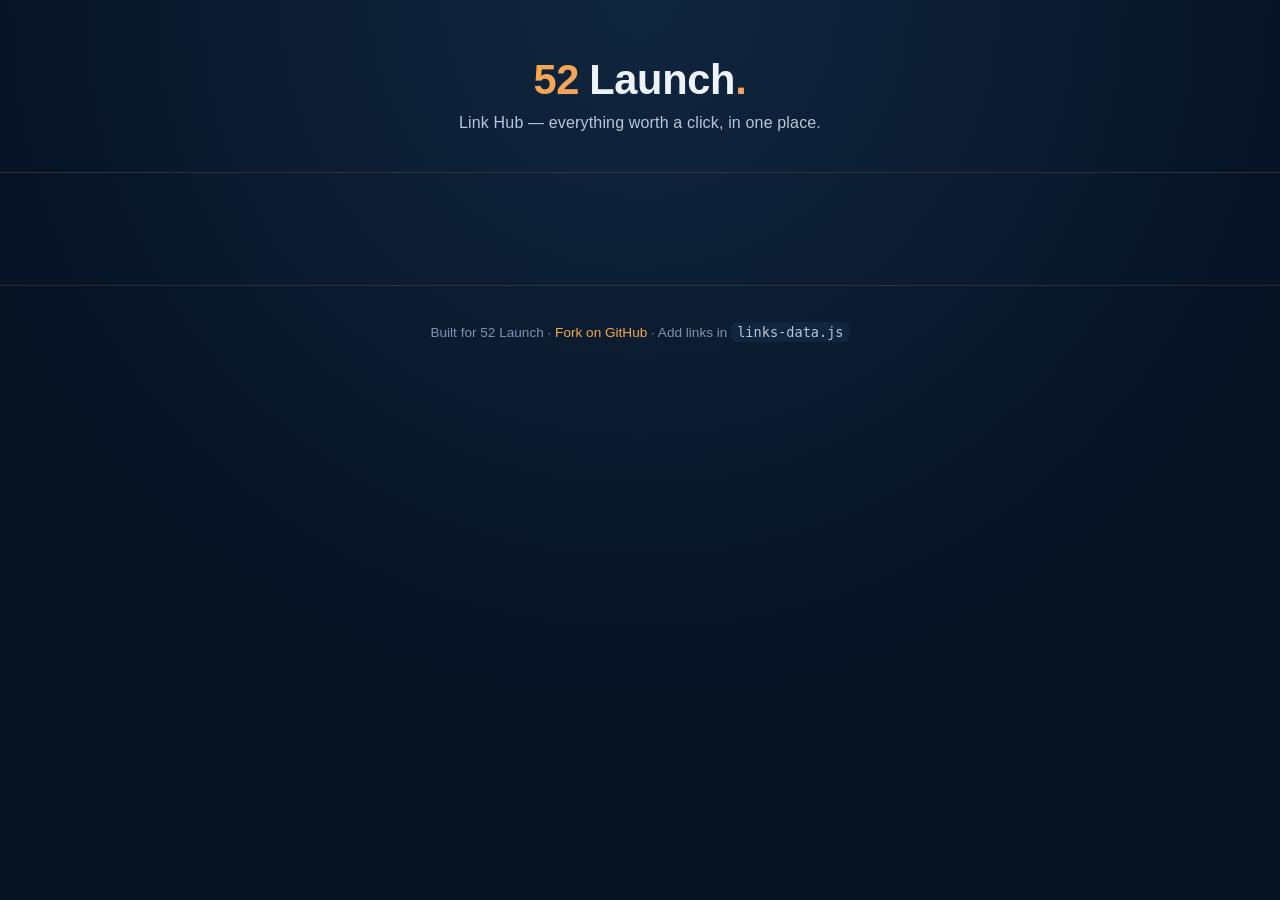
==== index.html @ 3d2e3d00 "Add files via upload" ====
<!DOCTYPE html>
<html lang="en">
<head>
<meta charset="UTF-8">
<meta name="viewport" content="width=device-width, initial-scale=1.0">
<title>52 Launch | Link Hub</title>
<link rel="stylesheet" href="style.css">
</head>
<body>

  <header class="site-header">
    <div class="wrap">
      <div class="brand">
        <span class="brand-mark">52</span>
        <span class="brand-name">Launch<span class="brand-dot">.</span></span>
      </div>
      <p class="tagline">Link Hub — everything worth a click, in one place.</p>
    </div>
  </header>

  <main class="wrap">
    <section id="links-container" class="grid">
      <!-- Cards are rendered here at runtime by app.js from links-data.js -->
    </section>
  </main>

  <footer class="site-footer">
    <div class="wrap">
      <p>Built for 52 Launch · <a href="https://github.com/" target="_blank" rel="noopener">Fork on GitHub</a> · Add links in <code>links-data.js</code></p>
    </div>
  </footer>

  <script src="links-data.js"></script>
  <script src="app.js"></script>
</body>
</html>
---- style.css ----
/* ==========================================================================
   52 Launch — Link Hub theme
   Palette: deep navy + amber accent (swap the variables below to re-theme)
   ========================================================================== */

:root {
  --navy-950: #071223;
  --navy-900: #0b1b2f;
  --navy-800: #10263f;
  --navy-700: #163455;
  --amber-400: #f4a94c;
  --amber-500: #f4a261;
  --ink-100: #eef3fa;
  --ink-300: #b9c6d8;
  --ink-500: #7e93ad;
  --radius: 14px;
  --shadow: 0 10px 30px rgba(4, 10, 20, 0.35);
  --font: "Segoe UI", "Inter", -apple-system, BlinkMacSystemFont, Roboto, Helvetica, Arial, sans-serif;
}

* { box-sizing: border-box; }

body {
  margin: 0;
  font-family: var(--font);
  background: radial-gradient(circle at top, var(--navy-800) 0%, var(--navy-950) 65%);
  color: var(--ink-100);
  min-height: 100vh;
}

.wrap {
  max-width: 1080px;
  margin: 0 auto;
  padding: 0 24px;
}

/* ---------- Header ---------- */

.site-header {
  padding: 56px 0 40px;
  text-align: center;
  border-bottom: 1px solid rgba(244, 169, 97, 0.15);
}

.brand {
  display: inline-flex;
  align-items: baseline;
  gap: 10px;
  font-weight: 800;
  letter-spacing: -0.02em;
}

.brand-mark {
  font-size: 2.6rem;
  color: var(--amber-500);
  background: linear-gradient(135deg, var(--amber-400), var(--amber-500));
  -webkit-background-clip: text;
  background-clip: text;
  -webkit-text-fill-color: transparent;
}

.brand-name {
  font-size: 2.6rem;
  color: var(--ink-100);
}

.brand-dot { color: var(--amber-500); }

.tagline {
  margin: 10px 0 0;
  color: var(--ink-300);
  font-size: 1rem;
  letter-spacing: 0.01em;
}

/* ---------- Grid / Cards ---------- */

main.wrap { padding: 48px 24px 64px; }

.grid {
  display: grid;
  grid-template-columns: repeat(auto-fit, minmax(300px, 1fr));
  gap: 24px;
}

.card {
  background: linear-gradient(180deg, var(--navy-800), var(--navy-900));
  border: 1px solid rgba(244, 169, 97, 0.12);
  border-radius: var(--radius);
  overflow: hidden;
  box-shadow: var(--shadow);
  display: flex;
  flex-direction: column;
  transition: transform 0.18s ease, border-color 0.18s ease;
}

.card:hover {
  transform: translateY(-4px);
  border-color: rgba(244, 169, 97, 0.45);
}

.card-media {
  position: relative;
  width: 100%;
  aspect-ratio: 16 / 9;
  background: var(--navy-700);
}

.card-media iframe,
.card-media img {
  width: 100%;
  height: 100%;
  border: 0;
  display: block;
  object-fit: cover;
}

.card-body {
  padding: 18px 20px 22px;
  display: flex;
  flex-direction: column;
  gap: 8px;
  flex: 1;
}

.card-tag {
  display: inline-block;
  align-self: flex-start;
  font-size: 0.7rem;
  text-transform: uppercase;
  letter-spacing: 0.08em;
  color: var(--navy-950);
  background: var(--amber-500);
  padding: 3px 9px;
  border-radius: 999px;
  font-weight: 700;
}

.card-title {
  margin: 0;
  font-size: 1.05rem;
  font-weight: 700;
  color: var(--ink-100);
}

.card-desc {
  margin: 0;
  font-size: 0.9rem;
  color: var(--ink-300);
  line-height: 1.45;
  flex: 1;
}

.card-link {
  margin-top: 8px;
  display: inline-flex;
  align-items: center;
  gap: 6px;
  color: var(--amber-400);
  text-decoration: none;
  font-weight: 600;
  font-size: 0.9rem;
}

.card-link:hover { text-decoration: underline; }

/* ---------- Footer ---------- */

.site-footer {
  border-top: 1px solid rgba(244, 169, 97, 0.15);
  padding: 24px 0 40px;
  text-align: center;
  color: var(--ink-500);
  font-size: 0.85rem;
}

.site-footer a {
  color: var(--amber-400);
  text-decoration: none;
}

.site-footer a:hover { text-decoration: underline; }

.site-footer code {
  background: var(--navy-800);
  padding: 2px 6px;
  border-radius: 6px;
  color: var(--ink-300);
}
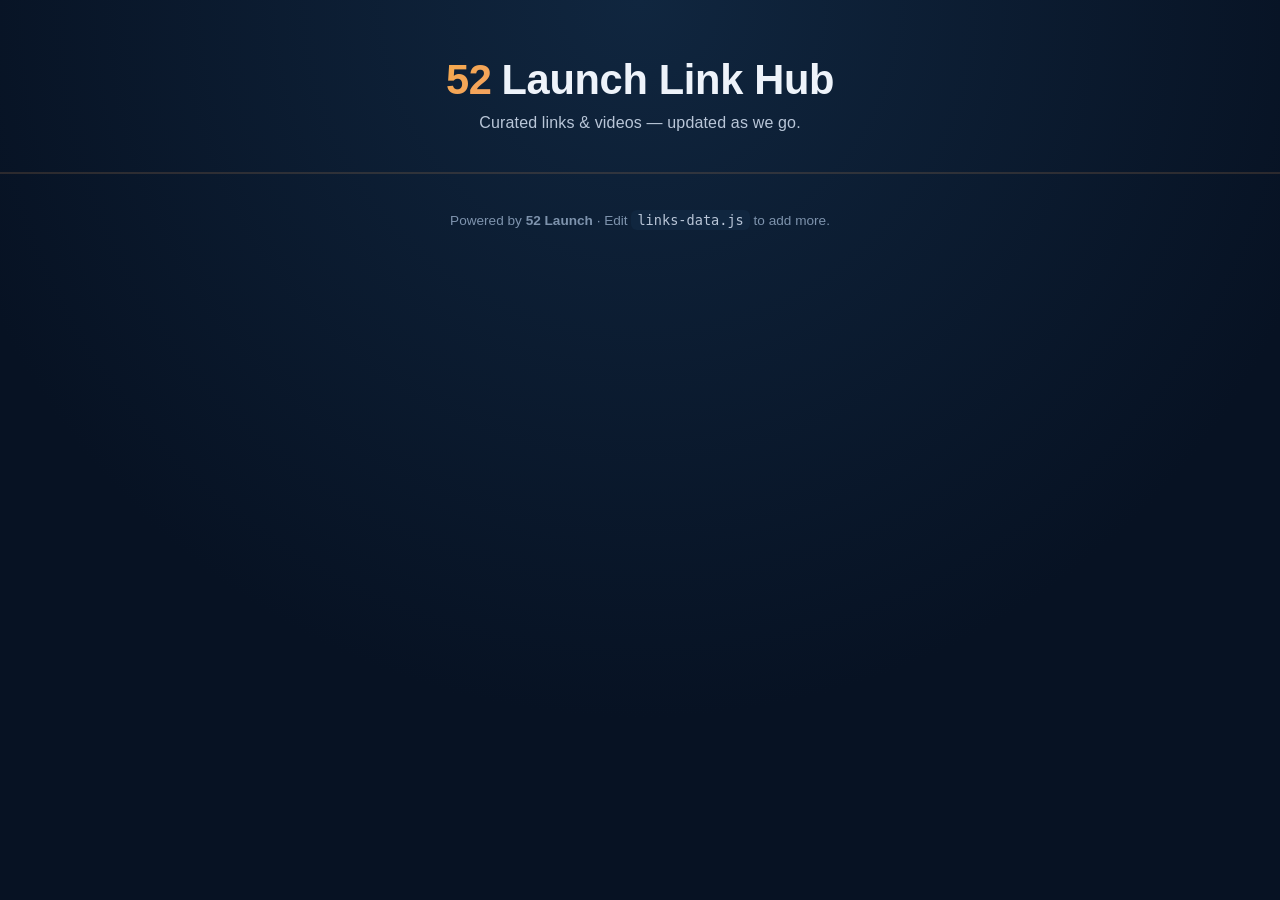
==== commit 96d13e97: "Update index.html" ====
--- a/index.html
+++ b/index.html
@@ -1,33 +1,26 @@
 <!DOCTYPE html>
 <html lang="en">
 <head>
-<meta charset="UTF-8">
-<meta name="viewport" content="width=device-width, initial-scale=1.0">
-<title>52 Launch | Link Hub</title>
-<link rel="stylesheet" href="style.css">
+  <meta charset="UTF-8" />
+  <meta name="viewport" content="width=device-width, initial-scale=1.0" />
+  <title>52 Launch — Link Hub</title>
+  <link rel="stylesheet" href="style.css" />
 </head>
 <body>
-
   <header class="site-header">
-    <div class="wrap">
-      <div class="brand">
-        <span class="brand-mark">52</span>
-        <span class="brand-name">Launch<span class="brand-dot">.</span></span>
-      </div>
-      <p class="tagline">Link Hub — everything worth a click, in one place.</p>
+    <div class="brand">
+      <span class="brand-mark">52</span>
+      <span class="brand-name">Launch<span class="brand-sub"> Link Hub</span></span>
     </div>
+    <p class="tagline">Curated links & videos — updated as we go.</p>
   </header>
 
-  <main class="wrap">
-    <section id="links-container" class="grid">
-      <!-- Cards are rendered here at runtime by app.js from links-data.js -->
-    </section>
+  <main id="link-grid" class="link-grid">
+    <!-- Cards are injected here by app.js from links-data.js -->
   </main>
 
   <footer class="site-footer">
-    <div class="wrap">
-      <p>Built for 52 Launch · <a href="https://github.com/" target="_blank" rel="noopener">Fork on GitHub</a> · Add links in <code>links-data.js</code></p>
-    </div>
+    <p>Powered by <strong>52 Launch</strong> · Edit <code>links-data.js</code> to add more.</p>
   </footer>
 
   <script src="links-data.js"></script>
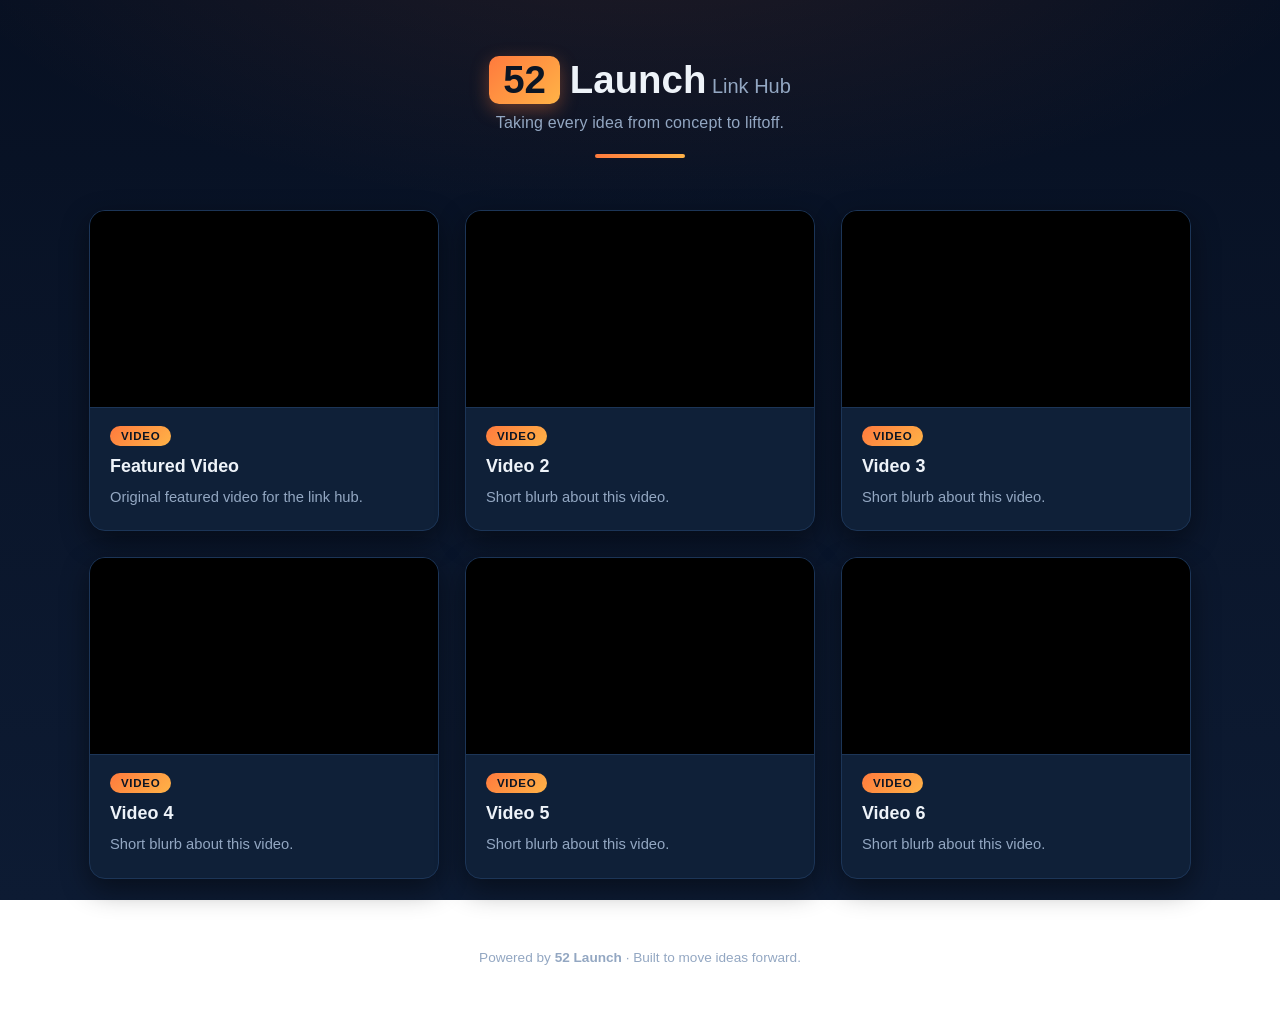
==== commit abe5ec1d: "Update index.html" ====
--- a/index.html
+++ b/index.html
@@ -12,7 +12,7 @@
       <span class="brand-mark">52</span>
       <span class="brand-name">Launch<span class="brand-sub"> Link Hub</span></span>
     </div>
-    <p class="tagline">Curated links & videos — updated as we go.</p>
+    <p class="tagline">Taking every idea from concept to liftoff.</p>
   </header>
 
   <main id="link-grid" class="link-grid">
@@ -20,7 +20,7 @@
   </main>
 
   <footer class="site-footer">
-    <p>Powered by <strong>52 Launch</strong> · Edit <code>links-data.js</code> to add more.</p>
+    <p>Powered by <strong>52 Launch</strong> · Built to move ideas forward.</p>
   </footer>
 
   <script src="links-data.js"></script>
--- a/style.css
+++ b/style.css
@@ -1,189 +1,188 @@
-/* ==========================================================================
-   52 Launch — Link Hub theme
-   Palette: deep navy + amber accent (swap the variables below to re-theme)
-   ========================================================================== */
+:root {
+  /* 52 Launch — "idea to liftoff" palette */
+  --bg-top: #071022;
+  --bg-bottom: #0d1b33;
+  --glow: rgba(255, 122, 61, 0.10);
 
-:root {
-  --navy-950: #071223;
-  --navy-900: #0b1b2f;
-  --navy-800: #10263f;
-  --navy-700: #163455;
-  --amber-400: #f4a94c;
-  --amber-500: #f4a261;
-  --ink-100: #eef3fa;
-  --ink-300: #b9c6d8;
-  --ink-500: #7e93ad;
-  --radius: 14px;
-  --shadow: 0 10px 30px rgba(4, 10, 20, 0.35);
-  --font: "Segoe UI", "Inter", -apple-system, BlinkMacSystemFont, Roboto, Helvetica, Arial, sans-serif;
+  --card-bg: #0f2038;
+  --card-bg-hover: #12294a;
+  --card-border: #1c3557;
+  --card-border-hover: #ff7a3d;
+
+  --accent-1: #ff7a3d;   /* ignition orange */
+  --accent-2: #ffb347;   /* flare yellow */
+  --accent-grad: linear-gradient(135deg, var(--accent-1), var(--accent-2));
+
+  --text-main: #eef3f9;
+  --text-muted: #93a7c2;
+
+  --radius: 16px;
+  --shadow: 0 10px 28px rgba(0,0,0,0.45);
+  --shadow-hover: 0 14px 34px rgba(255, 122, 61, 0.25);
 }
 
 * { box-sizing: border-box; }
 
 body {
   margin: 0;
-  font-family: var(--font);
-  background: radial-gradient(circle at top, var(--navy-800) 0%, var(--navy-950) 65%);
-  color: var(--ink-100);
+  font-family: "Segoe UI", Roboto, Helvetica, Arial, sans-serif;
+  color: var(--text-main);
   min-height: 100vh;
+  background:
+    radial-gradient(1200px 500px at 50% -10%, var(--glow), transparent 60%),
+    linear-gradient(180deg, var(--bg-top) 0%, var(--bg-bottom) 100%);
+  background-attachment: fixed;
 }
 
-.wrap {
-  max-width: 1080px;
-  margin: 0 auto;
-  padding: 0 24px;
-}
-
-/* ---------- Header ---------- */
-
 .site-header {
-  padding: 56px 0 40px;
   text-align: center;
-  border-bottom: 1px solid rgba(244, 169, 97, 0.15);
+  padding: 56px 20px 28px;
+  position: relative;
 }
 
 .brand {
   display: inline-flex;
   align-items: baseline;
   gap: 10px;
+  font-size: 2.4rem;
   font-weight: 800;
-  letter-spacing: -0.02em;
 }
 
 .brand-mark {
-  font-size: 2.6rem;
-  color: var(--amber-500);
-  background: linear-gradient(135deg, var(--amber-400), var(--amber-500));
-  -webkit-background-clip: text;
-  background-clip: text;
-  -webkit-text-fill-color: transparent;
+  color: #0b1524;
+  background: var(--accent-grad);
+  border-radius: 10px;
+  padding: 2px 14px;
+  box-shadow: 0 6px 18px rgba(255, 122, 61, 0.35);
 }
 
-.brand-name {
-  font-size: 2.6rem;
-  color: var(--ink-100);
-}
-
-.brand-dot { color: var(--amber-500); }
+.brand-name { color: var(--text-main); }
+.brand-sub { color: var(--text-muted); font-weight: 400; font-size: 1.25rem; }
 
 .tagline {
-  margin: 10px 0 0;
-  color: var(--ink-300);
+  color: var(--text-muted);
+  margin-top: 10px;
   font-size: 1rem;
   letter-spacing: 0.01em;
 }
 
-/* ---------- Grid / Cards ---------- */
+.site-header::after {
+  content: "";
+  display: block;
+  width: 90px;
+  height: 4px;
+  margin: 22px auto 0;
+  border-radius: 999px;
+  background: var(--accent-grad);
+}
 
-main.wrap { padding: 48px 24px 64px; }
-
-.grid {
+.link-grid {
+  max-width: 1150px;
+  margin: 0 auto;
+  padding: 24px;
   display: grid;
-  grid-template-columns: repeat(auto-fit, minmax(300px, 1fr));
-  gap: 24px;
+  grid-template-columns: repeat(auto-fill, minmax(340px, 1fr));
+  gap: 26px;
 }
 
 .card {
-  background: linear-gradient(180deg, var(--navy-800), var(--navy-900));
-  border: 1px solid rgba(244, 169, 97, 0.12);
+  background: var(--card-bg);
+  border: 1px solid var(--card-border);
   border-radius: var(--radius);
   overflow: hidden;
   box-shadow: var(--shadow);
   display: flex;
   flex-direction: column;
-  transition: transform 0.18s ease, border-color 0.18s ease;
+  transition: transform 0.18s ease, border-color 0.18s ease, box-shadow 0.18s ease, background 0.18s ease;
 }
 
 .card:hover {
-  transform: translateY(-4px);
-  border-color: rgba(244, 169, 97, 0.45);
+  transform: translateY(-5px);
+  border-color: var(--card-border-hover);
+  box-shadow: var(--shadow-hover);
+  background: var(--card-bg-hover);
 }
 
 .card-media {
   position: relative;
   width: 100%;
-  aspect-ratio: 16 / 9;
-  background: var(--navy-700);
+  padding-top: 56.25%; /* strict 16:9 */
+  background: #000;
+  border-bottom: 1px solid var(--card-border);
+  overflow: hidden;
 }
 
 .card-media iframe,
 .card-media img {
+  position: absolute;
+  top: 0; left: 0;
   width: 100%;
   height: 100%;
   border: 0;
+  object-fit: cover;
   display: block;
-  object-fit: cover;
+}
+
+.card:hover .card-media {
+  box-shadow: inset 0 0 0 2px var(--accent-1);
 }
 
 .card-body {
   padding: 18px 20px 22px;
   display: flex;
   flex-direction: column;
-  gap: 8px;
+  gap: 9px;
   flex: 1;
 }
 
 .card-tag {
-  display: inline-block;
   align-self: flex-start;
-  font-size: 0.7rem;
+  font-size: 0.72rem;
   text-transform: uppercase;
-  letter-spacing: 0.08em;
-  color: var(--navy-950);
-  background: var(--amber-500);
-  padding: 3px 9px;
+  letter-spacing: 0.06em;
+  font-weight: 700;
+  color: #0b1524;
+  background: var(--accent-grad);
+  padding: 4px 11px;
   border-radius: 999px;
-  font-weight: 700;
 }
 
 .card-title {
+  font-size: 1.12rem;
+  font-weight: 700;
   margin: 0;
-  font-size: 1.05rem;
-  font-weight: 700;
-  color: var(--ink-100);
+  line-height: 1.3;
 }
 
 .card-desc {
+  color: var(--text-muted);
+  font-size: 0.92rem;
+  line-height: 1.45;
   margin: 0;
-  font-size: 0.9rem;
-  color: var(--ink-300);
-  line-height: 1.45;
   flex: 1;
 }
 
 .card-link {
-  margin-top: 8px;
-  display: inline-flex;
-  align-items: center;
-  gap: 6px;
-  color: var(--amber-400);
+  color: var(--accent-2);
   text-decoration: none;
-  font-weight: 600;
+  font-weight: 700;
   font-size: 0.9rem;
+  margin-top: 6px;
+  transition: color 0.15s ease;
 }
 
-.card-link:hover { text-decoration: underline; }
-
-/* ---------- Footer ---------- */
+.card-link:hover { color: var(--accent-1); text-decoration: underline; }
 
 .site-footer {
-  border-top: 1px solid rgba(244, 169, 97, 0.15);
-  padding: 24px 0 40px;
   text-align: center;
-  color: var(--ink-500);
+  color: var(--text-muted);
+  padding: 34px 20px 56px;
   font-size: 0.85rem;
 }
 
-.site-footer a {
-  color: var(--amber-400);
-  text-decoration: none;
+.site-footer code {
+  background: rgba(255, 122, 61, 0.12);
+  color: var(--accent-2);
+  padding: 2px 7px;
+  border-radius: 4px;
 }
-
-.site-footer a:hover { text-decoration: underline; }
-
-.site-footer code {
-  background: var(--navy-800);
-  padding: 2px 6px;
-  border-radius: 6px;
-  color: var(--ink-300);
-}
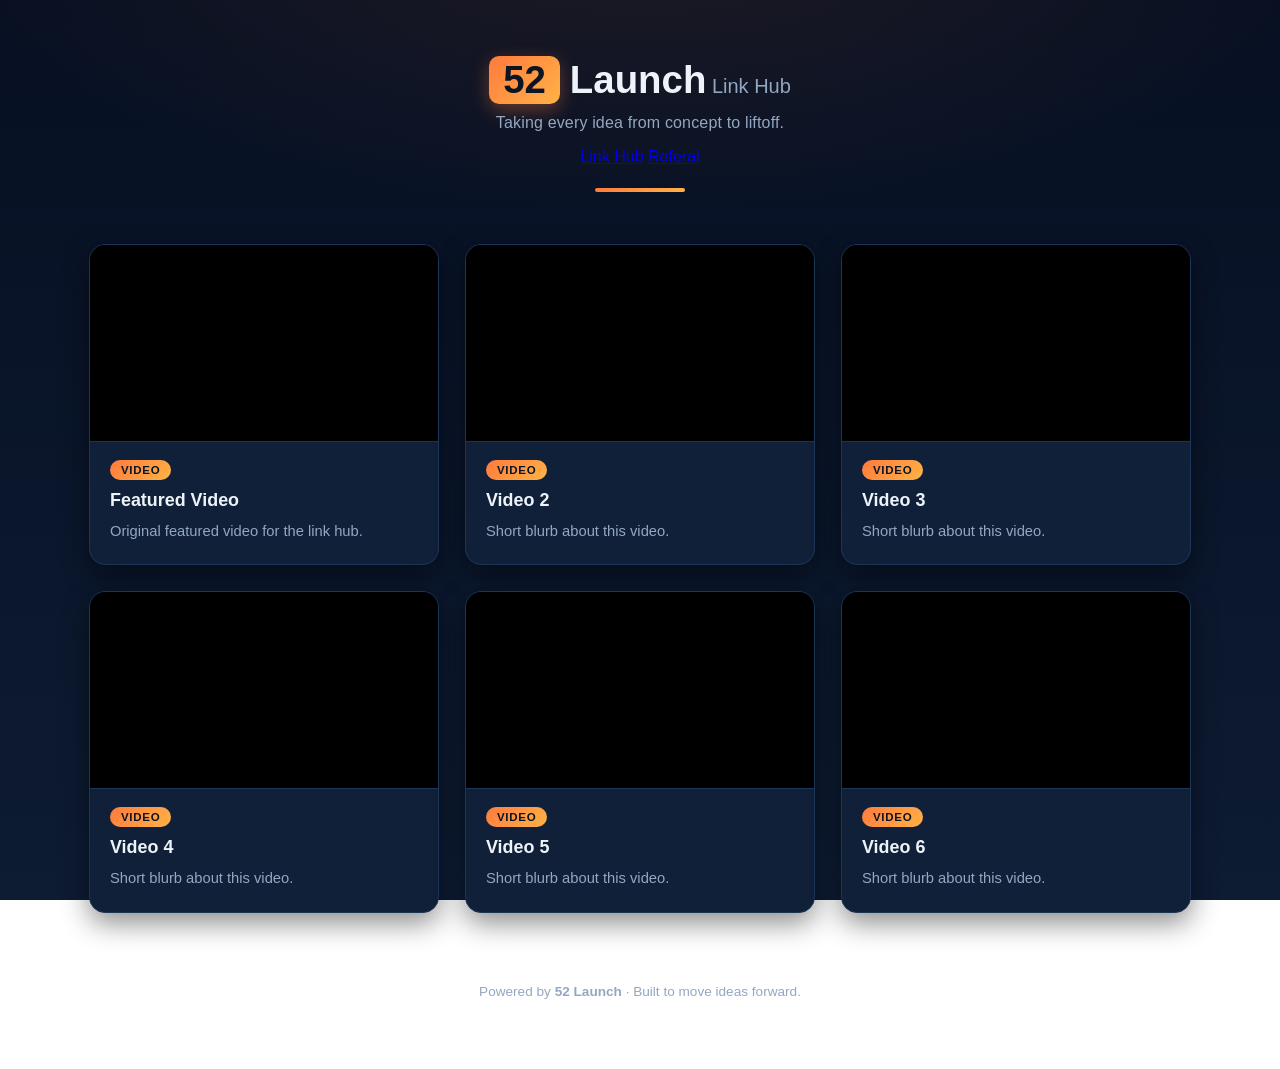
==== commit ed13da5d: "Update index.html" ====
--- a/index.html
+++ b/index.html
@@ -13,6 +13,11 @@
       <span class="brand-name">Launch<span class="brand-sub"> Link Hub</span></span>
     </div>
     <p class="tagline">Taking every idea from concept to liftoff.</p>
+
+    <nav class="site-nav">
+      <a href="index.html" class="site-nav-link site-nav-link-active">Link Hub</a>
+      <a href="referal.html" class="site-nav-link">Referal</a>
+    </nav>
   </header>
 
   <main id="link-grid" class="link-grid">
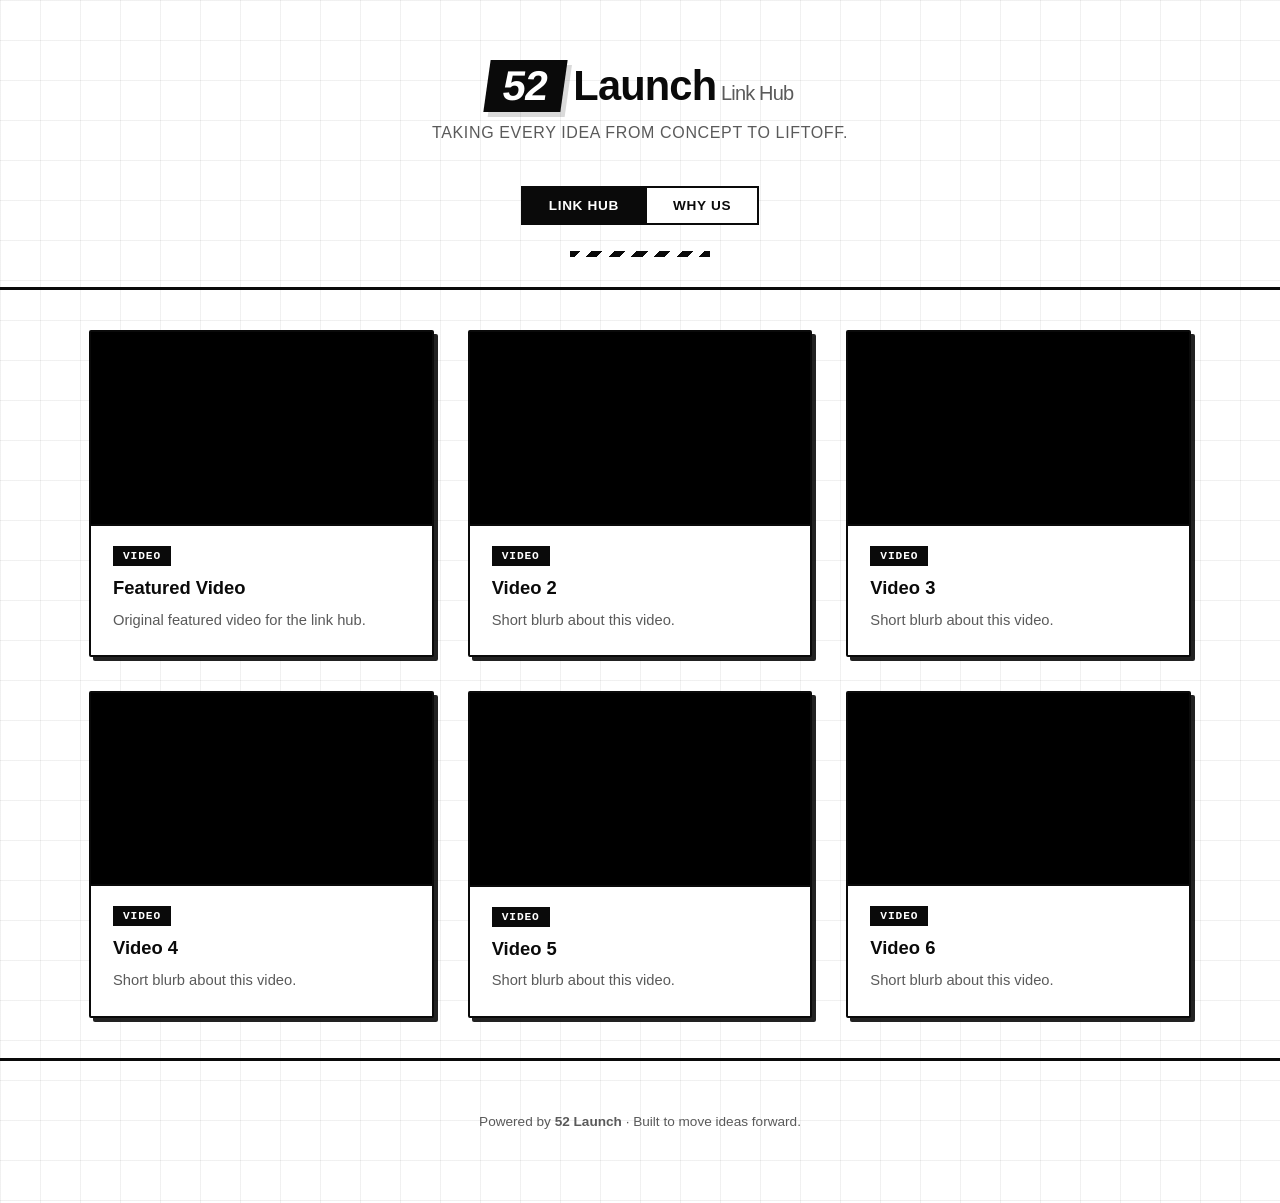
==== commit 8cef787a: "Update index.html" ====
--- a/index.html
+++ b/index.html
@@ -14,10 +14,10 @@
     </div>
     <p class="tagline">Taking every idea from concept to liftoff.</p>
 
-    <nav class="site-nav">
-      <a href="index.html" class="site-nav-link site-nav-link-active">Link Hub</a>
-      <a href="referal.html" class="site-nav-link">Referal</a>
-    </nav>
+   <nav class="site-nav">
+  <a href="index.html" class="site-nav-link site-nav-link-active">Link Hub</a>
+  <a href="referal.html" class="site-nav-link">Why Us</a>
+</nav>
   </header>
 
   <main id="link-grid" class="link-grid">
--- a/style.css
+++ b/style.css
@@ -1,24 +1,21 @@
 :root {
-  /* 52 Launch — "idea to liftoff" palette */
-  --bg-top: #071022;
-  --bg-bottom: #0d1b33;
-  --glow: rgba(255, 122, 61, 0.10);
-
-  --card-bg: #0f2038;
-  --card-bg-hover: #12294a;
-  --card-border: #1c3557;
-  --card-border-hover: #ff7a3d;
-
-  --accent-1: #ff7a3d;   /* ignition orange */
-  --accent-2: #ffb347;   /* flare yellow */
-  --accent-grad: linear-gradient(135deg, var(--accent-1), var(--accent-2));
-
-  --text-main: #eef3f9;
-  --text-muted: #93a7c2;
-
-  --radius: 16px;
-  --shadow: 0 10px 28px rgba(0,0,0,0.45);
-  --shadow-hover: 0 14px 34px rgba(255, 122, 61, 0.25);
+  /* 52 Launch — black & white, blueprint/schematic style */
+  --bg: #ffffff;
+  --ink: #0a0a0a;
+  --grid-line: rgba(10, 10, 10, 0.06);
+
+  --card-bg: #ffffff;
+  --card-bg-hover: #0a0a0a;
+  --card-border: #0a0a0a;
+
+  --text-main: #0a0a0a;
+  --text-inverse: #ffffff;
+  --text-muted: #5a5a5a;
+  --text-muted-inverse: #b5b5b5;
+
+  --radius: 2px;
+  --shadow: 4px 4px 0 rgba(10, 10, 10, 0.9);
+  --shadow-hover: 8px 8px 0 rgba(10, 10, 10, 1);
 }
 
 * { box-sizing: border-box; }
@@ -28,32 +25,38 @@
   font-family: "Segoe UI", Roboto, Helvetica, Arial, sans-serif;
   color: var(--text-main);
   min-height: 100vh;
-  background:
-    radial-gradient(1200px 500px at 50% -10%, var(--glow), transparent 60%),
-    linear-gradient(180deg, var(--bg-top) 0%, var(--bg-bottom) 100%);
-  background-attachment: fixed;
-}
-
+  background-color: var(--bg);
+  background-image:
+    linear-gradient(var(--grid-line) 1px, transparent 1px),
+    linear-gradient(90deg, var(--grid-line) 1px, transparent 1px);
+  background-size: 40px 40px;
+}
+
+/* ---- Header ---- */
 .site-header {
   text-align: center;
-  padding: 56px 20px 28px;
+  padding: 60px 20px 30px;
   position: relative;
+  border-bottom: 3px solid var(--ink);
 }
 
 .brand {
   display: inline-flex;
   align-items: baseline;
   gap: 10px;
-  font-size: 2.4rem;
-  font-weight: 800;
+  font-size: 2.6rem;
+  font-weight: 900;
+  letter-spacing: -0.02em;
 }
 
 .brand-mark {
-  color: #0b1524;
-  background: var(--accent-grad);
-  border-radius: 10px;
-  padding: 2px 14px;
-  box-shadow: 0 6px 18px rgba(255, 122, 61, 0.35);
+  color: var(--text-inverse);
+  background: var(--ink);
+  border-radius: 0;
+  padding: 2px 16px;
+  transform: skew(-8deg);
+  display: inline-block;
+  box-shadow: 5px 5px 0 rgba(10,10,10,0.15);
 }
 
 .brand-name { color: var(--text-main); }
@@ -61,46 +64,94 @@
 
 .tagline {
   color: var(--text-muted);
-  margin-top: 10px;
+  margin-top: 12px;
   font-size: 1rem;
-  letter-spacing: 0.01em;
+  letter-spacing: 0.04em;
+  text-transform: uppercase;
 }
 
 .site-header::after {
   content: "";
   display: block;
-  width: 90px;
-  height: 4px;
-  margin: 22px auto 0;
-  border-radius: 999px;
-  background: var(--accent-grad);
-}
-
+  width: 140px;
+  height: 6px;
+  margin: 26px auto 0;
+  background: repeating-linear-gradient(
+    -45deg,
+    var(--ink),
+    var(--ink) 8px,
+    transparent 8px,
+    transparent 16px
+  );
+}
+
+/* ---- Nav bar ---- */
+.site-nav {
+  display: flex;
+  justify-content: center;
+  gap: 0;
+  margin-top: 28px;
+  border: 2px solid var(--ink);
+  display: inline-flex;
+}
+
+.site-header .site-nav {
+  display: inline-flex;
+}
+
+.site-nav-link {
+  color: var(--text-main);
+  text-decoration: none;
+  font-weight: 800;
+  font-size: 0.85rem;
+  text-transform: uppercase;
+  letter-spacing: 0.05em;
+  padding: 10px 26px;
+  background: var(--card-bg);
+  border-right: 2px solid var(--ink);
+  transition: all 0.15s ease;
+}
+
+.site-nav-link:last-child { border-right: none; }
+
+.site-nav-link:hover {
+  background: var(--grid-line);
+}
+
+.site-nav-link-active {
+  color: var(--text-inverse);
+  background: var(--ink);
+}
+
+.site-nav-link-active:hover {
+  background: var(--ink);
+  color: var(--text-inverse);
+}
+
+/* ---- Grid ---- */
 .link-grid {
   max-width: 1150px;
   margin: 0 auto;
-  padding: 24px;
+  padding: 40px 24px;
   display: grid;
   grid-template-columns: repeat(auto-fill, minmax(340px, 1fr));
-  gap: 26px;
+  gap: 34px;
 }
 
 .card {
   background: var(--card-bg);
-  border: 1px solid var(--card-border);
+  border: 2px solid var(--card-border);
   border-radius: var(--radius);
   overflow: hidden;
   box-shadow: var(--shadow);
   display: flex;
   flex-direction: column;
-  transition: transform 0.18s ease, border-color 0.18s ease, box-shadow 0.18s ease, background 0.18s ease;
+  transition: transform 0.15s ease, box-shadow 0.15s ease, background 0.15s ease;
 }
 
 .card:hover {
-  transform: translateY(-5px);
-  border-color: var(--card-border-hover);
+  transform: translate(-2px, -2px);
   box-shadow: var(--shadow-hover);
-  background: var(--card-bg-hover);
 }
 
 .card-media {
@@ -108,7 +159,7 @@
   width: 100%;
   padding-top: 56.25%; /* strict 16:9 */
   background: #000;
-  border-bottom: 1px solid var(--card-border);
+  border-bottom: 2px solid var(--ink);
   overflow: hidden;
 }
 
@@ -121,35 +172,33 @@
   border: 0;
   object-fit: cover;
   display: block;
-}
-
-.card:hover .card-media {
-  box-shadow: inset 0 0 0 2px var(--accent-1);
+  filter: grayscale(0.15);
 }
 
 .card-body {
-  padding: 18px 20px 22px;
+  padding: 20px 22px 24px;
   display: flex;
   flex-direction: column;
-  gap: 9px;
+  gap: 10px;
   flex: 1;
 }
 
 .card-tag {
   align-self: flex-start;
-  font-size: 0.72rem;
-  text-transform: uppercase;
-  letter-spacing: 0.06em;
-  font-weight: 700;
-  color: #0b1524;
-  background: var(--accent-grad);
-  padding: 4px 11px;
-  border-radius: 999px;
+  font-size: 0.7rem;
+  text-transform: uppercase;
+  letter-spacing: 0.08em;
+  font-weight: 800;
+  font-family: "Courier New", monospace;
+  color: var(--text-inverse);
+  background: var(--ink);
+  padding: 4px 10px;
+  border-radius: 0;
 }
 
 .card-title {
-  font-size: 1.12rem;
-  font-weight: 700;
+  font-size: 1.15rem;
+  font-weight: 800;
   margin: 0;
   line-height: 1.3;
 }
@@ -163,26 +212,32 @@
 }
 
 .card-link {
-  color: var(--accent-2);
+  color: var(--text-main);
   text-decoration: none;
-  font-weight: 700;
-  font-size: 0.9rem;
+  font-weight: 800;
+  font-size: 0.88rem;
   margin-top: 6px;
-  transition: color 0.15s ease;
-}
-
-.card-link:hover { color: var(--accent-1); text-decoration: underline; }
-
+  text-transform: uppercase;
+  letter-spacing: 0.03em;
+  border-bottom: 2px solid var(--ink);
+  align-self: flex-start;
+  transition: opacity 0.15s ease;
+}
+
+.card-link:hover { opacity: 0.6; }
+
+/* ---- Footer ---- */
 .site-footer {
   text-align: center;
   color: var(--text-muted);
-  padding: 34px 20px 56px;
+  padding: 40px 20px 60px;
   font-size: 0.85rem;
+  border-top: 3px solid var(--ink);
 }
 
 .site-footer code {
-  background: rgba(255, 122, 61, 0.12);
-  color: var(--accent-2);
-  padding: 2px 7px;
-  border-radius: 4px;
-}
+  background: var(--ink);
+  color: var(--text-inverse);
+  padding: 2px 8px;
+  font-family: "Courier New", monospace;
+}
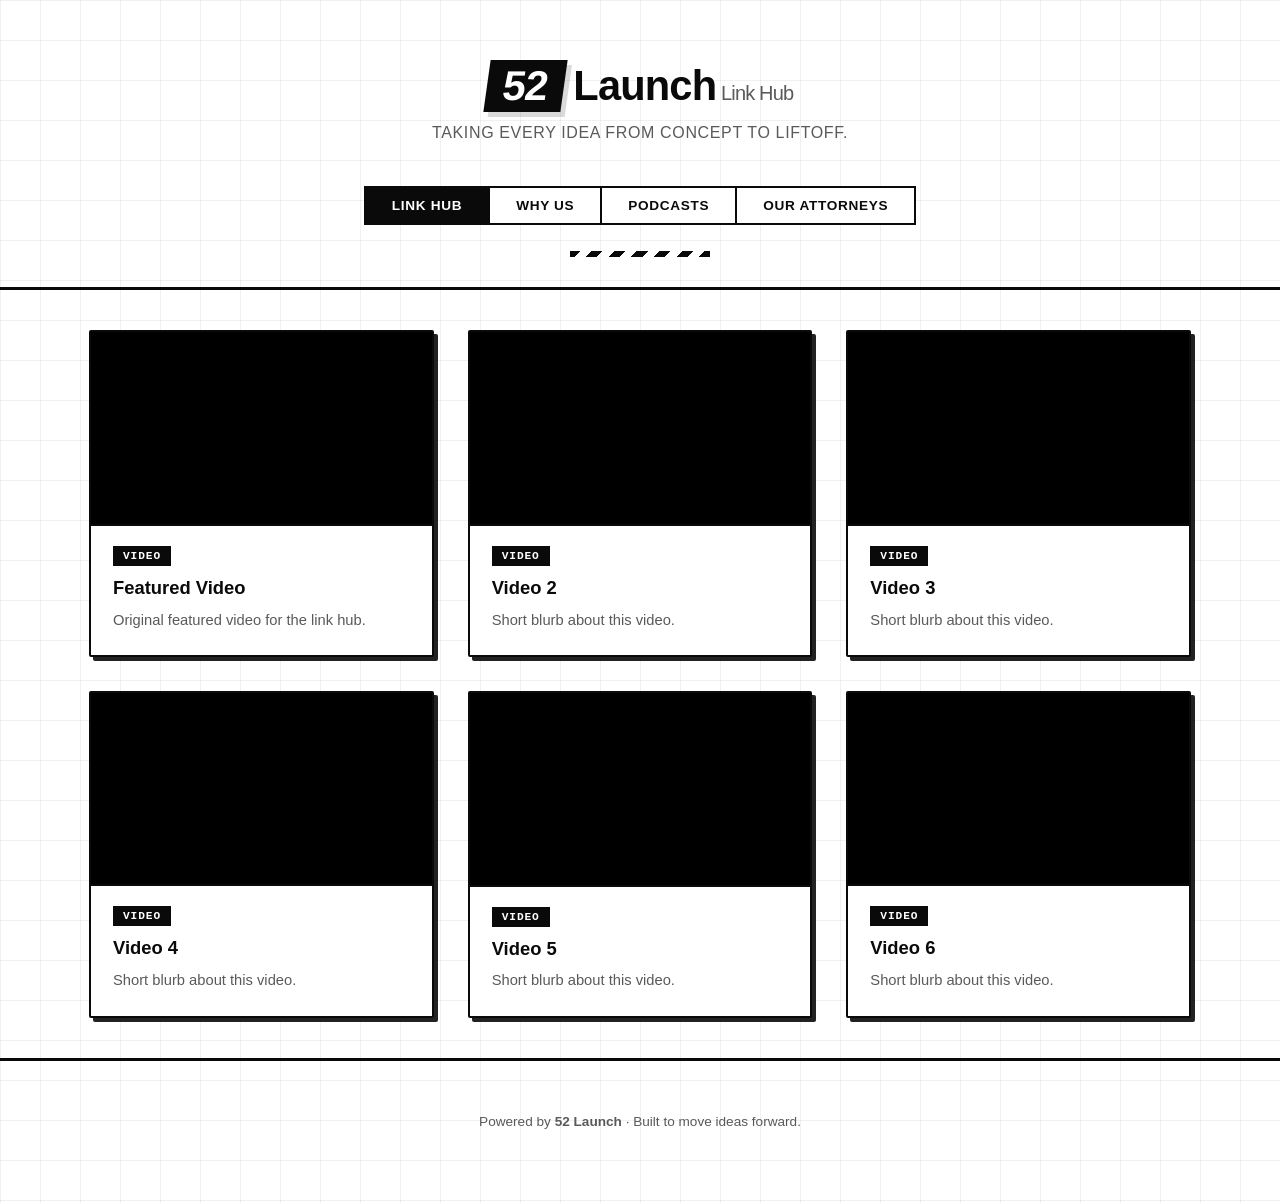
==== commit e12dfd1d: "Update index.html" ====
--- a/index.html
+++ b/index.html
@@ -14,10 +14,12 @@
     </div>
     <p class="tagline">Taking every idea from concept to liftoff.</p>
 
-   <nav class="site-nav">
-  <a href="index.html" class="site-nav-link site-nav-link-active">Link Hub</a>
-  <a href="referal.html" class="site-nav-link">Why Us</a>
-</nav>
+    <nav class="site-nav">
+      <a href="index.html" class="site-nav-link site-nav-link-active">Link Hub</a>
+      <a href="referal.html" class="site-nav-link">Why Us</a>
+      <a href="podcasts.html" class="site-nav-link">Podcasts</a>
+      <a href="attorneys.html" class="site-nav-link">Our Attorneys</a>
+    </nav>
   </header>
 
   <main id="link-grid" class="link-grid">
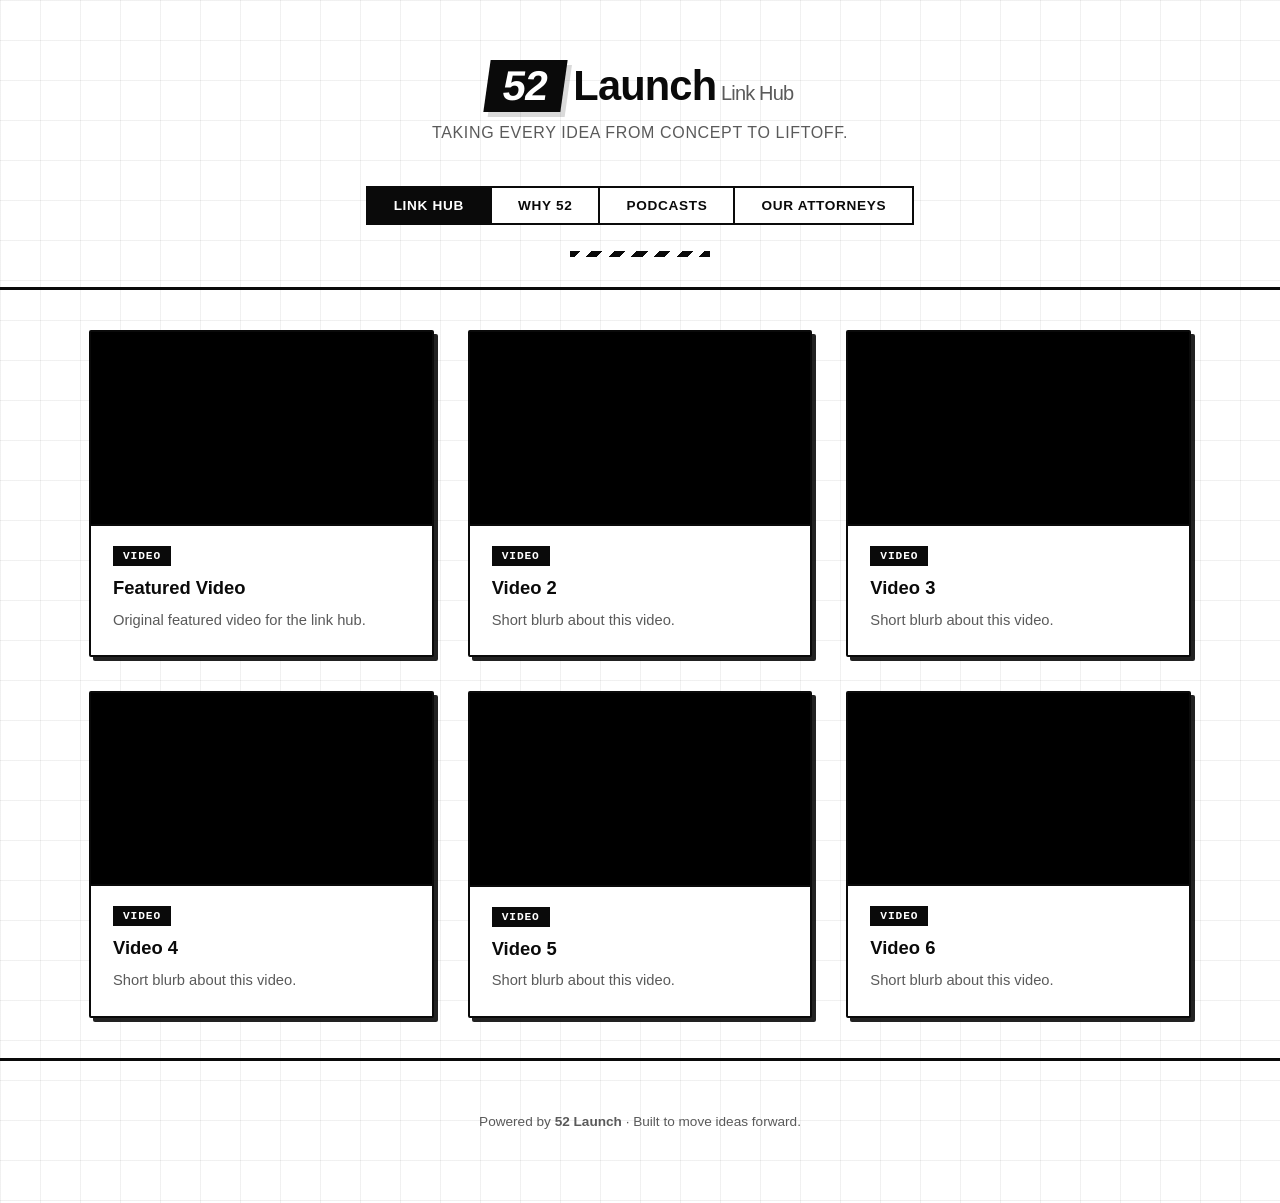
==== commit 7affe84e: "Update index.html" ====
--- a/index.html
+++ b/index.html
@@ -16,7 +16,7 @@
 
     <nav class="site-nav">
       <a href="index.html" class="site-nav-link site-nav-link-active">Link Hub</a>
-      <a href="referal.html" class="site-nav-link">Why Us</a>
+      <a href="referal.html" class="site-nav-link">Why 52</a>
       <a href="podcasts.html" class="site-nav-link">Podcasts</a>
       <a href="attorneys.html" class="site-nav-link">Our Attorneys</a>
     </nav>
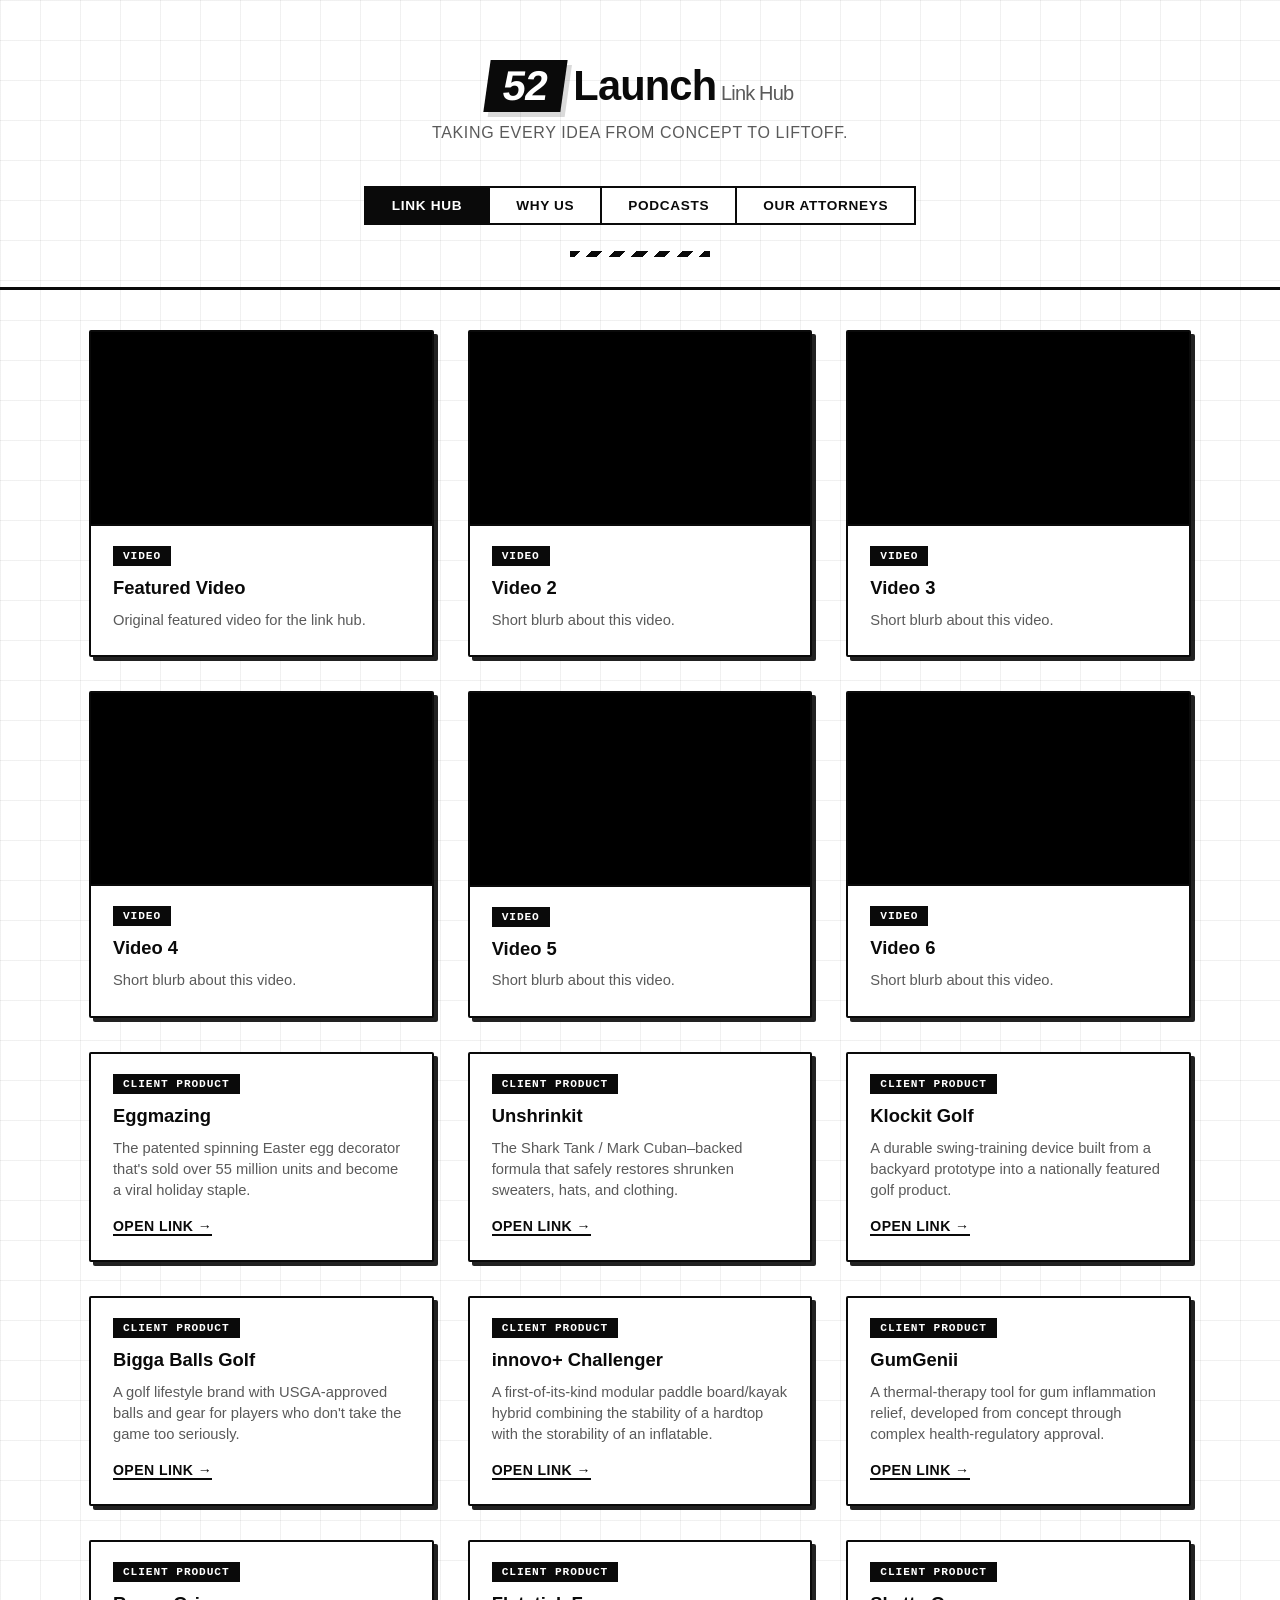
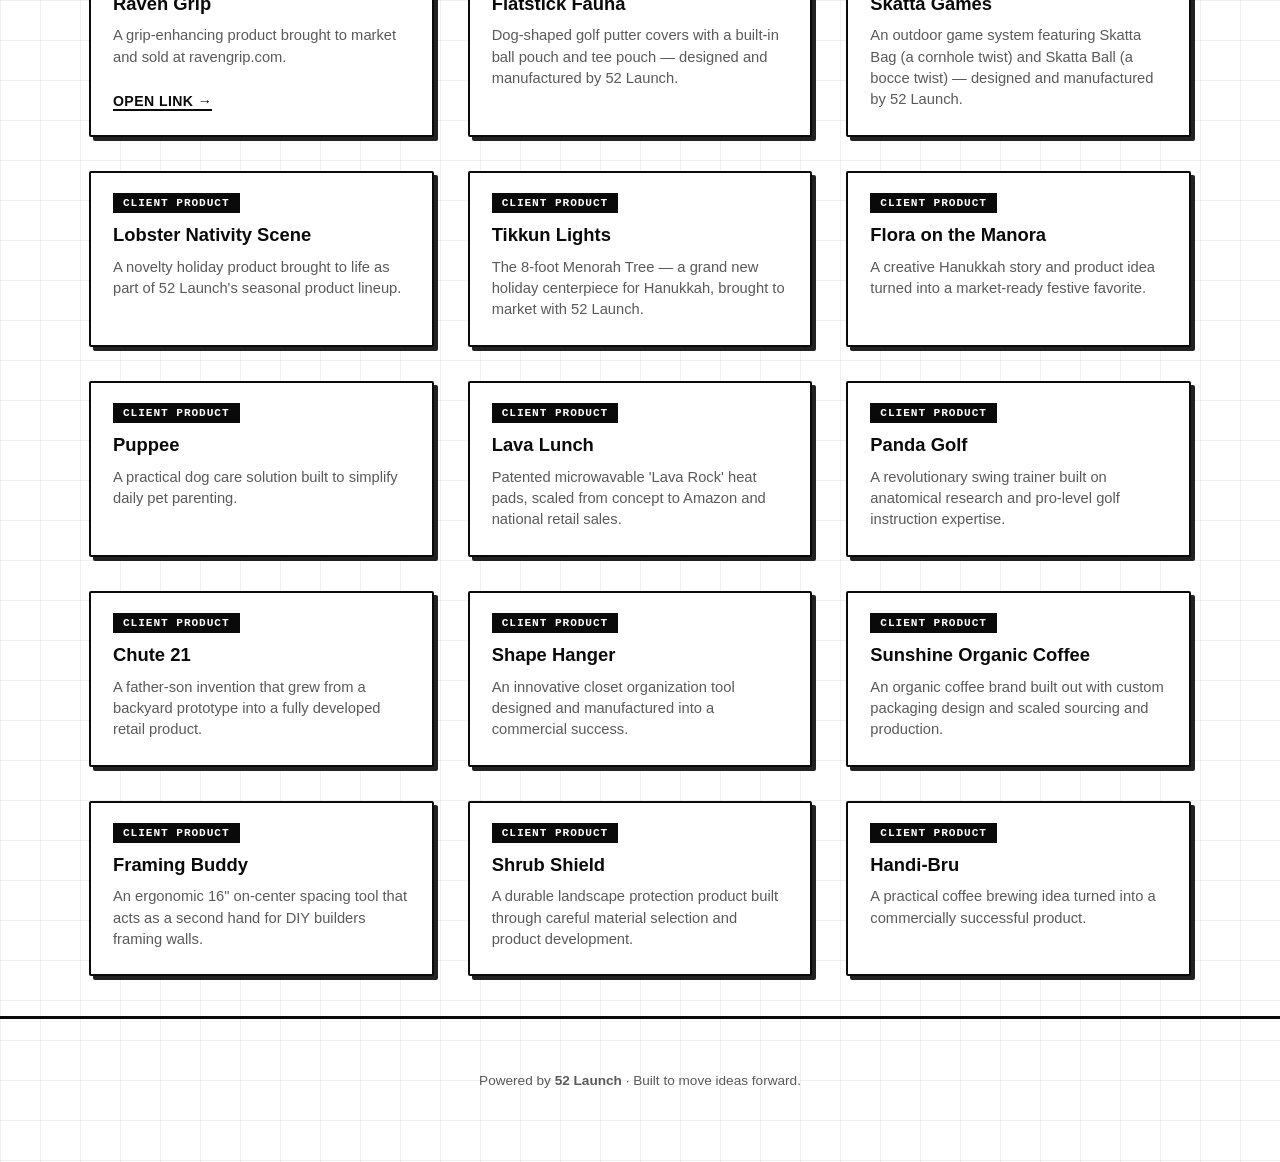
==== commit f48d06a7: "Rename index (1).html to index.html" ====
--- a/index.html
+++ b/index.html
@@ -16,7 +16,7 @@
 
     <nav class="site-nav">
       <a href="index.html" class="site-nav-link site-nav-link-active">Link Hub</a>
-      <a href="referal.html" class="site-nav-link">Why 52</a>
+      <a href="referal.html" class="site-nav-link">Why Us</a>
       <a href="podcasts.html" class="site-nav-link">Podcasts</a>
       <a href="attorneys.html" class="site-nav-link">Our Attorneys</a>
     </nav>
